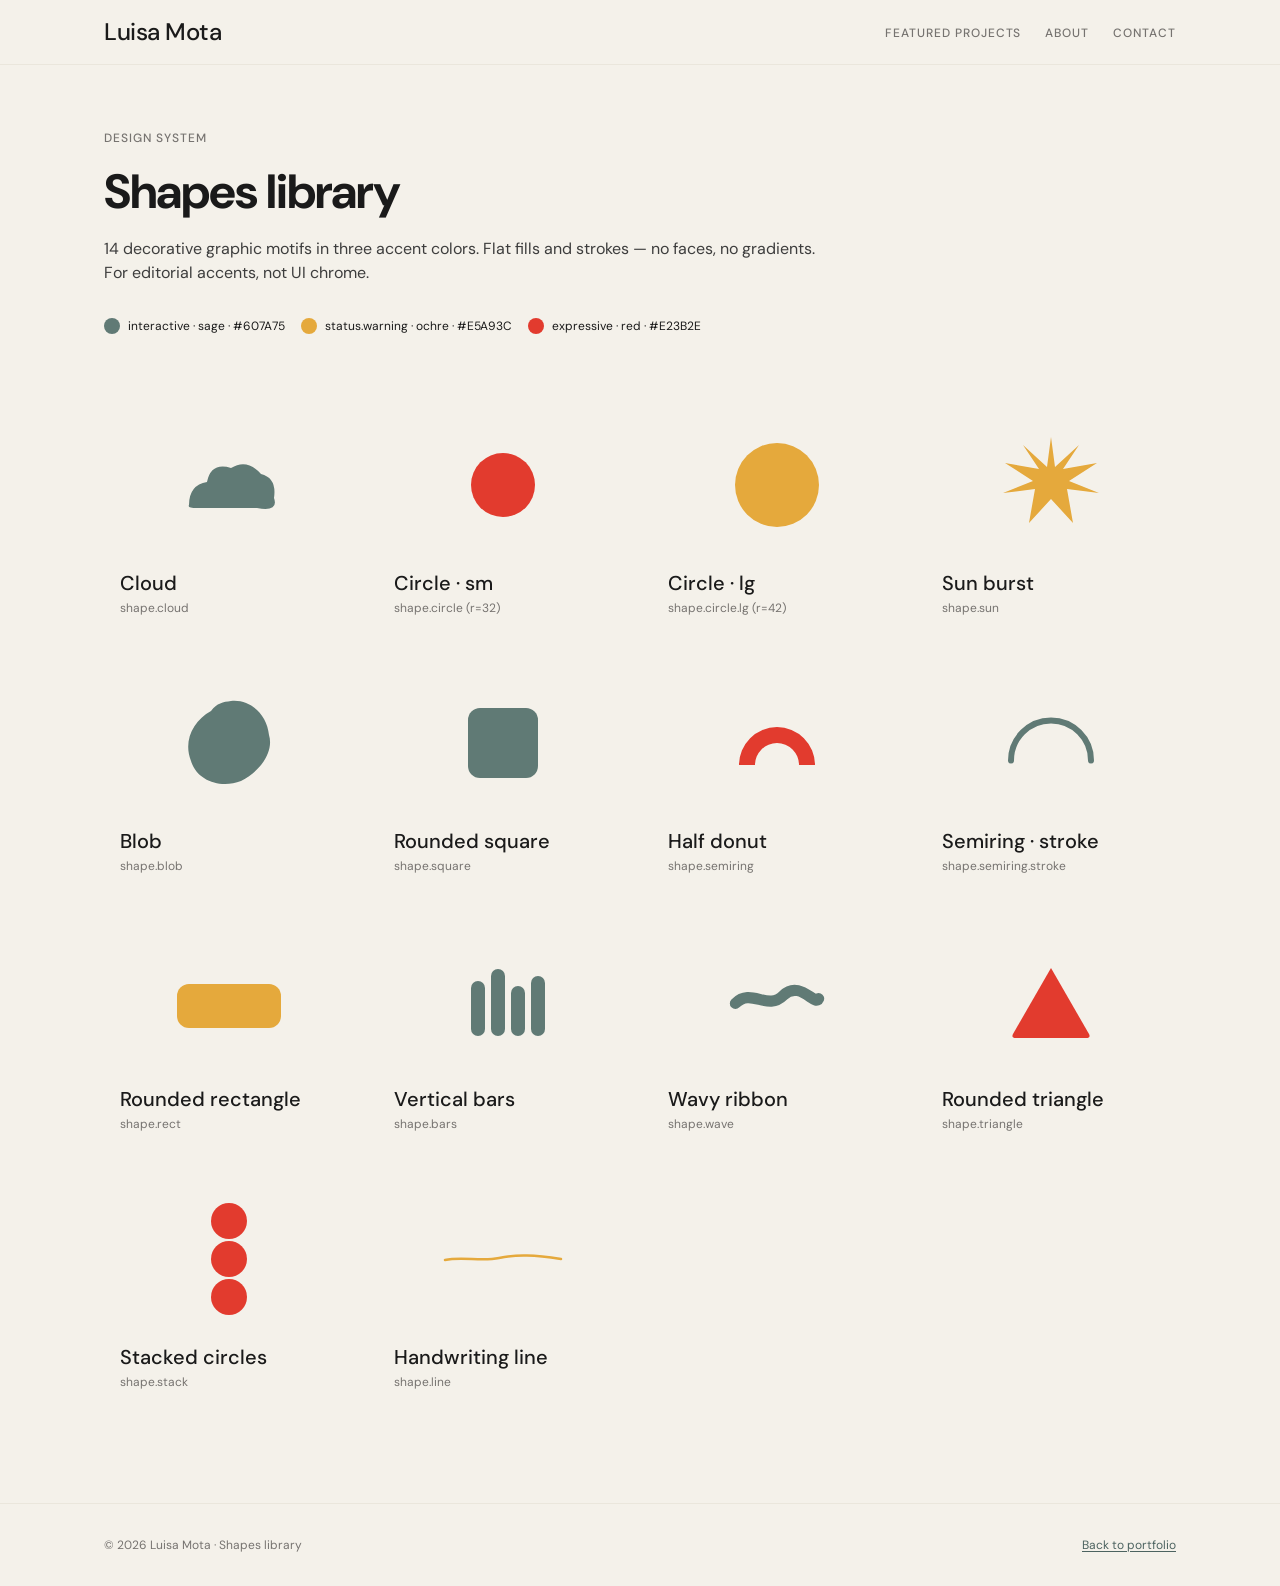
==== shapes-catalog.html @ 98f533bc "Initial portfolio site for GitHub Pages. Static HTML portfolio with Forma and Fairshare case studies" ====
<!DOCTYPE html>
<html lang="en">
<head>
  <meta charset="UTF-8">
  <meta name="viewport" content="width=device-width, initial-scale=1.0">
  <meta name="description" content="Graphic shapes library — Luisa Mota portfolio design system">
  <title>Shapes Library — Luisa Mota</title>
  <link rel="stylesheet" href="css/base.css">
  <link rel="stylesheet" href="css/shapes-catalog.css">
</head>
<body>
  <header class="site-header">
    <div class="container">
      <nav class="site-nav" aria-label="Main">
        <a href="index.html" class="site-nav__brand type-heading-md">Luisa Mota</a>
        <ul class="site-nav__list">
          <li><a href="index.html#work" class="site-nav__link type-label">Featured projects</a></li>
          <li><a href="About/about.html" class="site-nav__link type-label">About</a></li>
          <li><a href="Contact/contact.html" class="site-nav__link type-label">Contact</a></li>
        </ul>
        <button class="site-nav__menu-btn" type="button" aria-expanded="false" aria-controls="mobile-nav" aria-label="Open menu">
          <svg width="20" height="20" viewBox="0 0 20 20" fill="none" aria-hidden="true">
            <path d="M2 5h16M2 10h16M2 15h16" stroke="currentColor" stroke-width="1.5"/>
          </svg>
        </button>
        <div id="mobile-nav" class="site-nav__mobile" hidden>
          <a href="index.html#work" class="site-nav__link type-label">Featured projects</a>
          <a href="About/about.html" class="site-nav__link type-label">About</a>
          <a href="Contact/contact.html" class="site-nav__link type-label">Contact</a>
        </div>
      </nav>
    </div>
  </header>

  <main class="shapes-catalog">
    <div class="container">
      <header class="shapes-catalog__header">
        <p class="type-label text-muted">Design system</p>
        <h1 class="type-heading-xl">Shapes library</h1>
        <p class="type-body text-secondary stack-4">
          14 decorative graphic motifs in three accent colors. Flat fills and strokes — no faces, no gradients. For editorial accents, not UI chrome.
        </p>
        <div class="shapes-catalog__palette" aria-label="Accent colors">
          <div class="palette-swatch">
            <span class="palette-swatch__dot palette-swatch__dot--sage"></span>
            <span class="type-caption">interactive · sage · #607A75</span>
          </div>
          <div class="palette-swatch">
            <span class="palette-swatch__dot palette-swatch__dot--ochre"></span>
            <span class="type-caption">status.warning · ochre · #E5A93C</span>
          </div>
          <div class="palette-swatch">
            <span class="palette-swatch__dot palette-swatch__dot--red"></span>
            <span class="type-caption">expressive · red · #E23B2E</span>
          </div>
        </div>
      </header>

      <div class="shapes-catalog__grid">

        <article class="shape-card">
          <div class="shape-card__stage">
            <div class="shape-lib shape-lib--sage" aria-hidden="true">
              <svg viewBox="0 0 100 70" xmlns="http://www.w3.org/2000/svg">
                <path d="M10 55 Q10 35 28 32 Q32 12 52 18 Q68 8 82 24 Q98 28 95 48 Q100 62 78 58 L18 58 Q8 58 10 55Z"/>
              </svg>
            </div>
          </div>
          <div class="shape-card__meta">
            <h2 class="type-heading-sm">Cloud</h2>
            <p class="type-caption shape-card__token">shape.cloud</p>
          </div>
        </article>

        <article class="shape-card">
          <div class="shape-card__stage">
            <div class="shape-lib shape-lib--red" aria-hidden="true">
              <svg viewBox="0 0 100 100" xmlns="http://www.w3.org/2000/svg">
                <circle cx="50" cy="50" r="32"/>
              </svg>
            </div>
          </div>
          <div class="shape-card__meta">
            <h2 class="type-heading-sm">Circle · sm</h2>
            <p class="type-caption shape-card__token">shape.circle (r=32)</p>
          </div>
        </article>

        <article class="shape-card">
          <div class="shape-card__stage">
            <div class="shape-lib shape-lib--ochre" aria-hidden="true">
              <svg viewBox="0 0 100 100" xmlns="http://www.w3.org/2000/svg">
                <circle cx="50" cy="50" r="42"/>
              </svg>
            </div>
          </div>
          <div class="shape-card__meta">
            <h2 class="type-heading-sm">Circle · lg</h2>
            <p class="type-caption shape-card__token">shape.circle.lg (r=42)</p>
          </div>
        </article>

        <article class="shape-card">
          <div class="shape-card__stage">
            <div class="shape-lib shape-lib--ochre" aria-hidden="true">
              <svg viewBox="0 0 100 100" xmlns="http://www.w3.org/2000/svg">
                <polygon points="50,2 54,32 78,10 62,34 96,28 68,46 98,58 66,54 72,88 50,64 28,88 34,54 2,58 32,46 4,28 38,34 22,10 46,32"/>
              </svg>
            </div>
          </div>
          <div class="shape-card__meta">
            <h2 class="type-heading-sm">Sun burst</h2>
            <p class="type-caption shape-card__token">shape.sun</p>
          </div>
        </article>

        <article class="shape-card">
          <div class="shape-card__stage">
            <div class="shape-lib shape-lib--sage" aria-hidden="true">
              <svg viewBox="0 0 100 100" xmlns="http://www.w3.org/2000/svg">
                <path d="M52 8 C72 6 88 22 90 42 C95 58 82 78 62 88 C42 96 18 88 12 68 C4 48 14 28 32 18 C38 10 44 9 52 8Z"/>
              </svg>
            </div>
          </div>
          <div class="shape-card__meta">
            <h2 class="type-heading-sm">Blob</h2>
            <p class="type-caption shape-card__token">shape.blob</p>
          </div>
        </article>

        <article class="shape-card">
          <div class="shape-card__stage">
            <div class="shape-lib shape-lib--sage" aria-hidden="true">
              <svg viewBox="0 0 100 100" xmlns="http://www.w3.org/2000/svg">
                <rect x="15" y="15" width="70" height="70" rx="12" ry="12"/>
              </svg>
            </div>
          </div>
          <div class="shape-card__meta">
            <h2 class="type-heading-sm">Rounded square</h2>
            <p class="type-caption shape-card__token">shape.square</p>
          </div>
        </article>

        <article class="shape-card">
          <div class="shape-card__stage">
            <div class="shape-lib shape-lib--red" aria-hidden="true">
              <svg viewBox="0 0 100 60" xmlns="http://www.w3.org/2000/svg">
                <path d="M12 52 A38 38 0 0 1 88 52 L72 52 A22 22 0 0 0 28 52 Z"/>
              </svg>
            </div>
          </div>
          <div class="shape-card__meta">
            <h2 class="type-heading-sm">Half donut</h2>
            <p class="type-caption shape-card__token">shape.semiring</p>
          </div>
        </article>

        <article class="shape-card">
          <div class="shape-card__stage">
            <div class="shape-lib shape-lib--sage" aria-hidden="true">
              <svg viewBox="0 0 100 55" xmlns="http://www.w3.org/2000/svg">
                <path class="shape-stroke" stroke-width="6" d="M10 45 A40 40 0 0 1 90 45"/>
              </svg>
            </div>
          </div>
          <div class="shape-card__meta">
            <h2 class="type-heading-sm">Semiring · stroke</h2>
            <p class="type-caption shape-card__token">shape.semiring.stroke</p>
          </div>
        </article>

        <article class="shape-card">
          <div class="shape-card__stage">
            <div class="shape-lib shape-lib--wide shape-lib--ochre" aria-hidden="true">
              <svg viewBox="0 0 120 70" xmlns="http://www.w3.org/2000/svg">
                <rect x="8" y="18" width="104" height="44" rx="12" ry="12"/>
              </svg>
            </div>
          </div>
          <div class="shape-card__meta">
            <h2 class="type-heading-sm">Rounded rectangle</h2>
            <p class="type-caption shape-card__token">shape.rect</p>
          </div>
        </article>

        <article class="shape-card">
          <div class="shape-card__stage">
            <div class="shape-lib shape-lib--sage" aria-hidden="true">
              <svg viewBox="0 0 100 100" xmlns="http://www.w3.org/2000/svg">
                <rect x="18" y="30" width="14" height="55" rx="7"/>
                <rect x="38" y="18" width="14" height="67" rx="7"/>
                <rect x="58" y="35" width="14" height="50" rx="7"/>
                <rect x="78" y="25" width="14" height="60" rx="7"/>
              </svg>
            </div>
          </div>
          <div class="shape-card__meta">
            <h2 class="type-heading-sm">Vertical bars</h2>
            <p class="type-caption shape-card__token">shape.bars</p>
          </div>
        </article>

        <article class="shape-card">
          <div class="shape-card__stage">
            <div class="shape-lib shape-lib--line shape-lib--sage" aria-hidden="true">
              <svg viewBox="0 0 120 50" xmlns="http://www.w3.org/2000/svg">
                <path class="shape-stroke" stroke-width="14" d="M8 28 C28 8 48 38 68 18 S108 32 112 22"/>
              </svg>
            </div>
          </div>
          <div class="shape-card__meta">
            <h2 class="type-heading-sm">Wavy ribbon</h2>
            <p class="type-caption shape-card__token">shape.wave</p>
          </div>
        </article>

        <article class="shape-card">
          <div class="shape-card__stage">
            <div class="shape-lib shape-lib--red" aria-hidden="true">
              <svg viewBox="0 0 100 90" xmlns="http://www.w3.org/2000/svg">
                <path d="M50 12 L88 78 Q90 82 85 82 L15 82 Q10 82 12 78 Z"/>
              </svg>
            </div>
          </div>
          <div class="shape-card__meta">
            <h2 class="type-heading-sm">Rounded triangle</h2>
            <p class="type-caption shape-card__token">shape.triangle</p>
          </div>
        </article>

        <article class="shape-card">
          <div class="shape-card__stage">
            <div class="shape-lib shape-lib--tall shape-lib--red" aria-hidden="true">
              <svg viewBox="0 0 60 120" xmlns="http://www.w3.org/2000/svg">
                <circle cx="30" cy="22" r="18"/>
                <circle cx="30" cy="60" r="18"/>
                <circle cx="30" cy="98" r="18"/>
              </svg>
            </div>
          </div>
          <div class="shape-card__meta">
            <h2 class="type-heading-sm">Stacked circles</h2>
            <p class="type-caption shape-card__token">shape.stack</p>
          </div>
        </article>

        <article class="shape-card">
          <div class="shape-card__stage">
            <div class="shape-lib shape-lib--line shape-lib--ochre" aria-hidden="true">
              <svg viewBox="0 0 120 12" xmlns="http://www.w3.org/2000/svg">
                <path class="shape-stroke" stroke-width="2.5" d="M2 7 C20 3 38 9 56 5 S92 2 118 6"/>
              </svg>
            </div>
          </div>
          <div class="shape-card__meta">
            <h2 class="type-heading-sm">Handwriting line</h2>
            <p class="type-caption shape-card__token">shape.line</p>
          </div>
        </article>

      </div>
    </div>
  </main>

  <footer class="site-footer">
    <div class="container site-footer__inner">
      <p class="type-caption text-muted">© 2026 Luisa Mota · Shapes library</p>
      <p class="type-caption text-muted">
        <a href="index.html" class="text-link">Back to portfolio</a>
      </p>
    </div>
  </footer>

  <script>
    const menuBtn = document.querySelector('.site-nav__menu-btn');
    const mobileNav = document.getElementById('mobile-nav');
    menuBtn.addEventListener('click', () => {
      const isOpen = mobileNav.classList.toggle('is-open');
      mobileNav.hidden = !isOpen;
      menuBtn.setAttribute('aria-expanded', String(isOpen));
    });
  </script>
</body>
</html>
---- css/base.css ----
@import url('https://fonts.googleapis.com/css2?family=DM+Sans:ital,opsz,wght@0,9..40,400;0,9..40,500;0,9..40,700;1,9..40,400&family=DM+Serif+Display:ital@0;1&display=swap');

@import './tokens.css';
@import './shapes.css';

*,
*::before,
*::after {
  box-sizing: border-box;
  margin: 0;
  padding: 0;
}

html {
  scroll-behavior: smooth;
}

@media (prefers-reduced-motion: reduce) {
  html {
    scroll-behavior: auto;
  }

  *,
  *::before,
  *::after {
    animation-duration: 0.01ms !important;
    animation-iteration-count: 1 !important;
    transition-duration: 0.01ms !important;
  }
}

body {
  font-family: var(--font-sans);
  font-size: var(--size-300);
  font-weight: var(--font-weight-regular);
  line-height: var(--line-normal);
  letter-spacing: var(--track-normal);
  color: var(--text-primary);
  background-color: var(--bg-base);
  -webkit-font-smoothing: antialiased;
}

img,
svg {
  display: block;
  max-width: 100%;
}

a {
  color: inherit;
  text-decoration: none;
}

button {
  font: inherit;
  cursor: pointer;
  border: none;
  background: none;
}

ul,
ol {
  list-style: none;
}

/* Typography */

.type-display {
  font-size: clamp(2.5rem, 8vw, 6.25rem);
  font-weight: var(--font-weight-bold);
  line-height: var(--line-tight);
  letter-spacing: var(--track-tight);
}

.type-heading-xl {
  font-size: clamp(2rem, 5vw, 3rem);
  font-weight: var(--font-weight-bold);
  line-height: var(--line-snug);
  letter-spacing: var(--track-tight);
}

.type-heading-lg {
  font-size: var(--size-600);
  font-weight: var(--font-weight-medium);
  line-height: var(--line-snug);
  letter-spacing: var(--track-tight);
}

.type-heading-md {
  font-size: var(--size-500);
  font-weight: var(--font-weight-medium);
  line-height: var(--line-snug);
  letter-spacing: var(--track-tight);
}

.type-heading-sm {
  font-size: var(--size-400);
  font-weight: var(--font-weight-medium);
  line-height: var(--line-snug);
  letter-spacing: var(--track-normal);
}

.type-body {
  font-size: var(--size-300);
  font-weight: var(--font-weight-regular);
  line-height: var(--line-normal);
  letter-spacing: var(--track-normal);
}

.type-body-sm {
  font-size: var(--size-200);
  font-weight: var(--font-weight-regular);
  line-height: var(--line-normal);
  letter-spacing: var(--track-normal);
}

.type-label {
  font-size: var(--size-100);
  font-weight: var(--font-weight-medium);
  line-height: var(--line-normal);
  letter-spacing: var(--track-wide);
  text-transform: uppercase;
}

.type-caption {
  font-size: var(--size-100);
  font-weight: var(--font-weight-regular);
  line-height: var(--line-normal);
  letter-spacing: var(--track-normal);
}

.type-editorial {
  font-family: var(--font-serif);
  font-size: var(--size-600);
  font-weight: var(--font-weight-regular);
  font-style: italic;
  line-height: var(--line-snug);
  letter-spacing: var(--track-normal);
}

.text-secondary {
  color: var(--text-secondary);
}

.text-muted {
  color: var(--text-muted);
}

.text-link {
  color: var(--text-link);
  text-decoration: underline;
  text-underline-offset: 2px;
}

.text-link:hover {
  color: var(--text-primary);
}

.text-link:focus-visible {
  outline: none;
  box-shadow: var(--shadow-focus);
}

/* Layout */

.container {
  width: 100%;
  max-width: var(--layout-container);
  margin-inline: auto;
  padding-inline: var(--layout-margin);
}

.grid {
  display: grid;
  grid-template-columns: repeat(12, 1fr);
  gap: var(--layout-gutter);
}

.section {
  padding-block: var(--layout-section);
}

.section-header {
  margin-bottom: var(--space-12);
}

.section-header .type-heading-lg {
  font-weight: 600;
}

.section-header__row {
  display: flex;
  align-items: center;
  justify-content: space-between;
  gap: var(--space-6);
}

.section-header .type-label {
  margin-bottom: var(--space-4);
}

.prose {
  max-width: 66ch;
}

.stack-2 {
  margin-top: var(--space-2);
}

.stack-4 {
  margin-top: var(--space-4);
}

.prose p + p {
  margin-top: var(--space-4);
}

.section-header--compact {
  margin-bottom: var(--space-6);
}

/* Navigation */

.site-header {
  position: sticky;
  top: 0;
  z-index: var(--z-sticky);
  background-color: var(--bg-base);
  border-bottom: var(--border-hairline);
}

.site-nav {
  position: relative;
  display: flex;
  align-items: center;
  justify-content: space-between;
  height: 64px;
}

.site-nav__brand {
  color: var(--text-primary);
}

.site-nav__list {
  display: none;
  align-items: center;
  gap: var(--space-6);
}

.site-nav__link {
  position: relative;
  padding-block: var(--space-2);
  color: var(--text-muted);
  transition: color var(--motion-fast) var(--ease-standard);
}

.site-nav__link:hover {
  color: var(--text-primary);
}

.site-nav__link:focus-visible {
  outline: none;
  box-shadow: var(--shadow-focus);
}

.site-nav__link[aria-current="page"] {
  color: var(--text-primary);
}

.site-nav__link[aria-current="page"]::after {
  content: '';
  position: absolute;
  left: 0;
  right: 0;
  bottom: 0;
  height: 2px;
  background-color: var(--interactive);
}

.site-nav__menu-btn {
  display: flex;
  align-items: center;
  justify-content: center;
  width: 44px;
  height: 44px;
  border-radius: var(--radius-none);
  color: var(--text-primary);
  transition: background-color var(--motion-fast) var(--ease-standard);
}

.site-nav__menu-btn:hover {
  background-color: var(--bg-sunken);
}

.site-nav__menu-btn:focus-visible {
  outline: none;
  box-shadow: var(--shadow-focus);
}

.site-nav__mobile {
  display: none;
  position: absolute;
  top: 64px;
  left: 0;
  right: 0;
  z-index: var(--z-dropdown);
  background-color: var(--bg-raised);
  border-bottom: var(--border-hairline);
  padding: var(--space-4) var(--layout-margin);
}

.site-nav__mobile.is-open {
  display: block;
}

.site-nav__mobile .site-nav__link {
  display: block;
  padding-block: var(--space-4);
}

@media (min-width: 1024px) {
  .site-nav__list {
    display: flex;
  }

  .site-nav__menu-btn {
    display: none;
  }

  .site-nav__mobile {
    display: none !important;
  }
}

/* Buttons */

.btn {
  display: inline-flex;
  align-items: center;
  justify-content: center;
  gap: var(--space-2);
  height: 44px;
  padding-inline: var(--space-4);
  border-radius: 30px;
  font-size: var(--size-300);
  font-weight: var(--font-weight-regular);
  line-height: var(--line-normal);
  transition: all var(--motion-fast) var(--ease-standard);
}

.btn--sm {
  height: 36px;
  padding-inline: var(--space-3);
  font-size: var(--size-200);
}

.btn--lg {
  height: 52px;
  padding-inline: var(--space-6);
}

.btn--primary {
  background-color: var(--bg-inverse);
  color: var(--text-inverse);
}

.btn--primary:hover {
  background-color: var(--color-ink-soft);
}

.btn--primary:active {
  opacity: 0.96;
}

.btn--primary:focus-visible {
  outline: none;
  box-shadow: var(--shadow-focus-inverse);
}

.btn--secondary {
  background-color: transparent;
  color: var(--text-primary);
  border: var(--border-strong);
}

.btn--secondary:hover {
  background-color: var(--bg-sunken);
}

.btn--secondary:active {
  opacity: 0.96;
}

.btn--secondary:focus-visible {
  outline: none;
  box-shadow: var(--shadow-focus);
}

.btn--ghost {
  color: var(--text-primary);
}

.btn--ghost:hover {
  background-color: var(--bg-sunken);
}

.btn--ghost:focus-visible {
  outline: none;
  box-shadow: var(--shadow-focus);
}

/* Cards */

.card-grid {
  display: grid;
  grid-template-columns: 1fr;
  gap: var(--space-6);
}

@media (min-width: 768px) {
  .card-grid {
    grid-template-columns: repeat(2, 1fr);
  }
}

.card-grid--featured {
  grid-template-columns: 1fr;
}

@media (min-width: 768px) {
  .card-grid--featured {
    grid-template-columns: repeat(2, 1fr);
  }
}

.card {
  display: flex;
  flex-direction: column;
  background-color: var(--bg-raised);
  border: var(--border-hairline);
  border-radius: 25px;
  box-shadow: var(--shadow-raised);
  transition: border-color var(--motion-fast) var(--ease-standard),
    box-shadow var(--motion-fast) var(--ease-standard);
  text-decoration: none;
  color: inherit;
}

.card:hover {
  border-color: var(--border-default);
  box-shadow: 0 4px 16px rgba(26, 26, 26, 0.12);
}

.card:focus-visible {
  outline: none;
  box-shadow: var(--shadow-focus);
}

.card__media {
  aspect-ratio: 4 / 3;
  background-color: var(--bg-sunken);
  border-bottom: var(--border-hairline);
  border-radius: 25px 25px 0 0;
  overflow: hidden;
}

.card__media img {
  width: 100%;
  height: 100%;
  object-fit: cover;
}

.card__body {
  display: flex;
  flex-direction: column;
  gap: var(--space-4);
  padding: var(--space-6);
}

.card__meta {
  display: flex;
  flex-wrap: wrap;
  align-items: center;
  gap: var(--space-2);
}

/* Badges */

.badge {
  display: inline-flex;
  align-items: center;
  gap: var(--space-1);
  padding: var(--space-1) var(--space-2);
  border-radius: var(--radius-pill);
  font-size: var(--size-100);
  font-weight: var(--font-weight-medium);
  line-height: var(--line-normal);
  letter-spacing: var(--track-wide);
  text-transform: uppercase;
}

.badge--neutral {
  background-color: var(--bg-sunken);
  color: var(--text-secondary);
}

.badge--active {
  background-color: var(--bg-sunken);
  color: var(--text-primary);
}

.badge--active::before {
  content: '';
  width: 6px;
  height: 6px;
  border-radius: var(--radius-circle);
  background-color: var(--interactive);
}

.tag {
  display: inline-flex;
  align-items: center;
  padding: var(--space-1) var(--space-2);
  border: var(--border-strong);
  border-radius: var(--radius-sm);
  font-size: var(--size-100);
  font-weight: var(--font-weight-medium);
  line-height: var(--line-normal);
  letter-spacing: var(--track-wide);
  text-transform: uppercase;
  color: var(--text-primary);
}

/* Inputs */

.field {
  display: flex;
  flex-direction: column;
  gap: var(--space-2);
}

.field__label {
  color: var(--text-primary);
}

.field__input {
  height: 44px;
  padding-inline: var(--space-4);
  background-color: var(--bg-sunken);
  border: var(--border-hairline);
  border-radius: var(--radius-sm);
  color: var(--text-primary);
  font-family: var(--font-sans);
  font-size: var(--size-300);
  transition: border-color var(--motion-fast) var(--ease-standard),
    box-shadow var(--motion-fast) var(--ease-standard);
}

.field__input::placeholder {
  color: var(--text-muted);
}

.field__input:hover {
  border: var(--border-strong);
}

.field__input:focus {
  outline: none;
  border: var(--border-focus);
  box-shadow: var(--shadow-focus);
}

.field__textarea {
  min-height: calc(3 * var(--size-300) * var(--line-normal) + 2 * var(--space-3));
  height: auto;
  padding-block: var(--space-3);
  resize: vertical;
}

/* Hero */

.hero {
  padding-block: var(--space-24) var(--layout-section);
}

.hero__grid {
  align-items: center;
}

.hero__content {
  grid-column: 1 / -1;
}

.hero__shapes {
  grid-column: 1 / -1;
  position: relative;
  width: 280px;
  height: 400px;
  margin-inline: auto;
  margin-top: var(--space-12);
}

.hero__shape {
  position: absolute;
}

.hero__shape svg {
  display: block;
  width: 100%;
  height: 100%;
  overflow: visible;
}

.hero__shape--wave {
  left: -18px;
  top: 46%;
  width: 64px;
  height: 210px;
  color: var(--interactive);
  transform: translateY(-50%) rotate(90deg);
  z-index: 3;
}

.hero__shape--sun {
  left: 24px;
  top: 0;
  width: 108px;
  height: 108px;
  color: var(--status-warning);
  z-index: 2;
}

.hero__shape--semiring {
  right: -14px;
  top: -10px;
  width: 112px;
  height: 76px;
  color: var(--expressive);
  transform: rotate(-90deg);
  z-index: 1;
}

.hero__shape--circle-lg {
  left: 28px;
  top: 72px;
  width: 184px;
  height: 184px;
  color: var(--expressive);
  z-index: 0;
}

.hero__shape--stack {
  right: -10px;
  top: 92px;
  width: 62px;
  height: 124px;
  color: var(--expressive);
  z-index: 2;
}

.hero__shape--rect {
  left: -4px;
  bottom: 20px;
  width: 124px;
  height: 72px;
  color: var(--status-warning);
  transform: rotate(-38deg);
  z-index: 3;
}

.hero__title-group {
  gap: var(--space-4);
}

.hero-title__circle {
  display: inline-block;
  width: 0.68em;
  height: 0.68em;
  vertical-align: -0.06em;
  color: var(--interactive);
}

.hero-title__circle svg {
  display: block;
  width: 100%;
  height: 100%;
}

.hero-title__line {
  display: block;
}

.hero-title__name-wrap {
  display: inline-flex;
  flex-direction: column;
  align-items: stretch;
  gap: var(--space-4);
}

.hero__title-group .shape--line,
.hero__line {
  max-width: 280px;
  width: 100%;
  height: 12px;
}

.hero-title__name-wrap .hero__line {
  max-width: none;
}

.section-header--shapes {
  margin-bottom: var(--space-12);
  display: flex;
  align-items: flex-end;
  justify-content: space-between;
  gap: var(--space-6);
}

.section-header--shapes .section-header__text {
  flex: 1;
}

.section-header--shapes .section-header__shape {
  flex-shrink: 0;
  margin-bottom: var(--space-2);
}

.hero__intro {
  margin-top: var(--space-6);
  max-width: 66ch;
}

.hero__meta {
  display: flex;
  flex-wrap: wrap;
  gap: var(--space-6);
  margin-top: var(--space-8);
}

.hero__actions {
  margin-top: var(--space-8);
}

@media (min-width: 1024px) {
  .hero__content {
    grid-column: 1 / 8;
  }

  .hero__shapes {
    grid-column: 9 / 13;
    margin-top: 0;
    margin-inline: 0;
    justify-self: end;
    width: 300px;
    height: 430px;
  }

  .hero__shape--wave {
    left: -22px;
    height: 230px;
  }

  .hero__shape--sun {
    left: 20px;
    top: 0;
    width: 118px;
    height: 118px;
  }

  .hero__shape--semiring {
    right: -18px;
    top: -12px;
    width: 120px;
    height: 82px;
  }

  .hero__shape--circle-lg {
    left: 22px;
    top: 78px;
    width: 200px;
    height: 200px;
  }

  .hero__shape--stack {
    right: -14px;
    top: 98px;
    width: 66px;
    height: 132px;
  }

  .hero__shape--rect {
    left: -8px;
    bottom: 24px;
    width: 132px;
    height: 76px;
  }
}

/* About */

.about__grid {
  align-items: start;
}

.about__content {
  grid-column: 1 / -1;
}

.about__aside {
  grid-column: 1 / -1;
  margin-top: var(--space-12);
  padding: var(--space-6);
  border: var(--border-hairline);
  background-color: var(--bg-raised);
  border-radius: var(--radius-md);
}

.about__list {
  display: flex;
  flex-direction: column;
  gap: var(--space-4);
}

.about__list dt {
  color: var(--text-muted);
}

.about__list-title {
  margin-bottom: var(--space-4);
}

/* About page */

.about-hero {
  padding-block: var(--space-16) var(--space-12);
}

.about-hero__tagline {
  margin-top: var(--space-4);
  max-width: 66ch;
}

.about-hero__meta {
  display: flex;
  flex-wrap: wrap;
  gap: var(--space-6);
  margin-top: var(--space-8);
}

.about-page__body {
  max-width: 66ch;
}

.about-page__figure {
  margin-top: var(--space-6);
}

.about-capabilities {
  display: flex;
  flex-direction: column;
  gap: var(--space-8);
  margin-top: var(--space-2);
}

.about-capabilities__content:empty {
  display: none;
}

.about-page__actions {
  display: flex;
  flex-wrap: wrap;
  gap: var(--space-3);
  margin-top: var(--space-6);
}

.about-content .project-figure__media img {
  width: 100%;
  height: auto;
  object-fit: cover;
}

@media (min-width: 1024px) {
  .about__content {
    grid-column: 1 / 8;
  }

  .about__aside {
    grid-column: 9 / 13;
    margin-top: 0;
  }
}

/* Contact */

.contact__grid {
  align-items: start;
}

.contact__intro {
  grid-column: 1 / -1;
  margin-bottom: var(--space-12);
}

.contact__form {
  grid-column: 1 / -1;
  display: flex;
  flex-direction: column;
  gap: var(--space-4);
  max-width: 480px;
}

.contact__actions {
  margin-top: var(--space-2);
}

@media (min-width: 1024px) {
  .contact__intro {
    grid-column: 1 / 6;
    margin-bottom: 0;
  }

  .contact__form {
    grid-column: 7 / 13;
    max-width: none;
  }
}

/* Footer */

.site-footer {
  border-top: var(--border-hairline);
  padding-block: var(--space-8);
}

.site-footer__inner {
  display: flex;
  flex-direction: column;
  gap: var(--space-4);
}

@media (min-width: 768px) {
  .site-footer__inner {
    flex-direction: row;
    justify-content: space-between;
    align-items: center;
  }
}

/* Deliberate grid break — full-bleed divider */

.grid-break {
  width: 100vw;
  margin-left: calc(50% - 50vw);
  border-top: var(--border-hairline);
  border-bottom: var(--border-hairline);
  padding-block: var(--space-4);
  background-color: var(--bg-base);
}

.grid-break__inner {
  display: flex;
  justify-content: space-between;
  align-items: center;
}

/* Project detail */

.project-hero {
  padding-block: var(--space-16) var(--space-12);
}

.project-hero__grid {
  align-items: start;
}

.project-hero__main {
  grid-column: 1 / -1;
}

.project-hero__meta {
  padding: var(--space-6);
  background-color: var(--bg-raised);
  border: var(--border-hairline);
  border-radius: var(--radius-md);
}

.project-hero__aside-col {
  grid-column: 1 / -1;
  display: flex;
  flex-direction: column;
  gap: var(--space-8);
  margin-top: var(--space-12);
}

.project-hero__meta-list {
  display: grid;
  grid-template-columns: 1fr 1fr;
  gap: var(--space-6);
}

.project-hero__published {
  margin-top: var(--space-6);
  padding-top: var(--space-6);
  border-top: var(--border-hairline);
}

.project-hero__published .project-hero__actions {
  margin-top: var(--space-4);
}

.project-hero__summary {
  margin-top: var(--space-6);
  max-width: 66ch;
}

.project-hero__tags {
  display: flex;
  flex-wrap: wrap;
  align-items: center;
  gap: var(--space-2);
  margin-bottom: var(--space-4);
}

.project-hero__title-group {
  gap: var(--space-4);
}

.project-hero__title-group .shape--line,
.project-hero__line {
  max-width: 200px;
  width: 100%;
  height: 12px;
}

.project-hero__accent {
  display: flex;
  justify-content: flex-end;
  width: var(--shape-size-lg);
  height: calc(var(--shape-size-lg) / 2);
}

.project-section__index-shape {
  flex-shrink: 0;
  width: var(--shape-size-sm);
  height: var(--shape-size-sm);
}

.project-section__label-group {
  gap: var(--space-2);
  margin-bottom: var(--space-4);
}

.project-hero__actions {
  display: flex;
  flex-wrap: wrap;
  gap: var(--space-3);
  margin-top: var(--space-8);
}

@media (min-width: 1024px) {
  .project-hero__main {
    grid-column: 1 / 8;
  }

  .project-hero__aside-col {
    grid-column: 9 / 13;
    margin-top: 0;
  }

  .project-hero__accent {
    justify-content: flex-start;
  }
}

.project-figure {
  margin-block: var(--space-12);
}

.project-figure--bleed {
  width: 100vw;
  margin-left: calc(50% - 50vw);
  border-top: var(--border-hairline);
  border-bottom: var(--border-hairline);
}

.project-figure__media {
  background-color: var(--bg-sunken);
  overflow: hidden;
}

.project-figure--bleed .project-figure__media {
  aspect-ratio: 16 / 9;
}

.project-figure--contained .project-figure__media {
  border: var(--border-hairline);
  border-radius: var(--radius-md);
  aspect-ratio: 4 / 3;
}

.project-figure--viewport .project-figure__media {
  aspect-ratio: auto;
  line-height: 0;
}

.project-figure__media img {
  width: 100%;
  height: 100%;
  object-fit: cover;
}

.project-figure--viewport .project-figure__media img {
  height: auto;
  object-fit: contain;
}

.project-figure--moodboard .project-figure__media {
  border: var(--border-hairline);
  border-radius: var(--radius-md);
  line-height: 0;
}

.project-figure--moodboard .project-figure__media img {
  width: 100%;
  height: auto;
  object-fit: contain;
}

.project-figure__caption {
  padding-block: var(--space-4);
}

.project-figure--bleed .project-figure__caption {
  padding-inline: var(--layout-margin);
  max-width: var(--layout-container);
  margin-inline: auto;
}

.project-content {
  padding-block: var(--layout-section);
}

.project-content__grid {
  align-items: start;
}

.project-content__body {
  grid-column: 1 / -1;
}

.project-content__aside {
  grid-column: 1 / -1;
  margin-top: var(--space-12);
}

.project-section__content:empty {
  display: none;
}

.project-gallery {
  display: flex;
  flex-direction: column;
  gap: var(--space-12);
  margin-top: var(--space-6);
}

.project-gallery__item {
  display: flex;
  flex-direction: column;
  gap: var(--space-4);
}

.project-gallery__screen {
  margin: 0;
}

.project-gallery__item .project-figure {
  margin-block: 0;
}

.project-figure--moodboard {
  margin-top: 0;
}

.project-figure__media--placeholder {
  aspect-ratio: 4 / 3;
  background-color: var(--bg-sunken);
  border: var(--border-hairline);
  border-radius: var(--radius-md);
}

@media (min-width: 1024px) {
  .project-content__body {
    grid-column: 1 / 9;
  }

  .project-content__aside {
    grid-column: 9 / 13;
    margin-top: 0;
  }
}

.project-section + .project-section {
  margin-top: var(--space-16);
}

.project-section__title {
  margin-bottom: var(--space-4);
}

.project-section__subtitle {
  margin-top: var(--space-6);
  margin-bottom: var(--space-4);
}

.project-list {
  display: flex;
  flex-direction: column;
  gap: var(--space-4);
  margin-top: var(--space-4);
}

.project-list li {
  padding-left: var(--space-4);
  border-left: var(--border-strong);
}

.project-nav {
  border-top: var(--border-hairline);
  padding-block: var(--space-12);
}

.project-nav__grid {
  align-items: center;
}

.project-nav__back {
  grid-column: 1 / -1;
}

.project-nav__next {
  grid-column: 1 / -1;
  margin-top: var(--space-6);
  text-align: left;
}

@media (min-width: 768px) {
  .project-nav__back {
    grid-column: 1 / 7;
  }

  .project-nav__next {
    grid-column: 7 / 13;
    margin-top: 0;
    text-align: right;
  }
}

.project-nav__link {
  display: inline-flex;
  flex-direction: column;
  gap: var(--space-2);
  color: var(--text-primary);
  transition: color var(--motion-fast) var(--ease-standard);
}

.project-nav__link:hover {
  color: var(--text-secondary);
}

.project-nav__link:focus-visible {
  outline: none;
  box-shadow: var(--shadow-focus);
}

.project-nav__label {
  color: var(--text-muted);
}

.project-section--tight-top {
  padding-top: 0;
}
---- css/shapes-catalog.css ----
/* Shapes catalog page layout */

.shapes-catalog {
  padding-block: var(--space-16) var(--layout-section);
}

.shapes-catalog__header {
  margin-bottom: var(--space-16);
  max-width: 66ch;
}

.shapes-catalog__header .type-label {
  margin-bottom: var(--space-4);
}

.shapes-catalog__palette {
  display: flex;
  flex-wrap: wrap;
  gap: var(--space-4);
  margin-top: var(--space-8);
}

.palette-swatch {
  display: flex;
  align-items: center;
  gap: var(--space-2);
}

.palette-swatch__dot {
  width: 16px;
  height: 16px;
  border-radius: var(--radius-circle);
  flex-shrink: 0;
}

.palette-swatch__dot--sage { background-color: var(--interactive); }
.palette-swatch__dot--ochre { background-color: var(--status-warning); }
.palette-swatch__dot--red { background-color: var(--expressive); }

.shapes-catalog__grid {
  display: grid;
  grid-template-columns: repeat(auto-fill, minmax(200px, 1fr));
  gap: var(--space-6);
}

.shape-card {
  display: flex;
  flex-direction: column;
  gap: var(--space-4);
  padding: var(--space-4);
  background: transparent;
  border: none;
}

.shape-card__stage {
  display: flex;
  align-items: center;
  justify-content: center;
  min-height: 140px;
  background: transparent;
  border: none;
}

.shape-card__meta {
  display: flex;
  flex-direction: column;
  gap: var(--space-1);
}

.shape-card__token {
  color: var(--text-muted);
}

/* Library shape sizing */

.shape-lib {
  display: block;
  width: 100px;
  height: 100px;
  color: var(--interactive);
}

.shape-lib--wide {
  width: 120px;
  height: 80px;
}

.shape-lib--tall {
  width: 80px;
  height: 120px;
}

.shape-lib--line {
  width: 120px;
  height: 40px;
}

.shape-lib svg {
  width: 100%;
  height: 100%;
  display: block;
  overflow: visible;
}

.shape-lib--sage { color: var(--interactive); }
.shape-lib--ochre { color: var(--status-warning); }
.shape-lib--red { color: var(--expressive); }

.shape-lib path,
.shape-lib circle,
.shape-lib rect,
.shape-lib polygon {
  fill: currentColor;
}

.shape-lib .shape-stroke {
  fill: none;
  stroke: currentColor;
  stroke-linecap: round;
  stroke-linejoin: round;
}
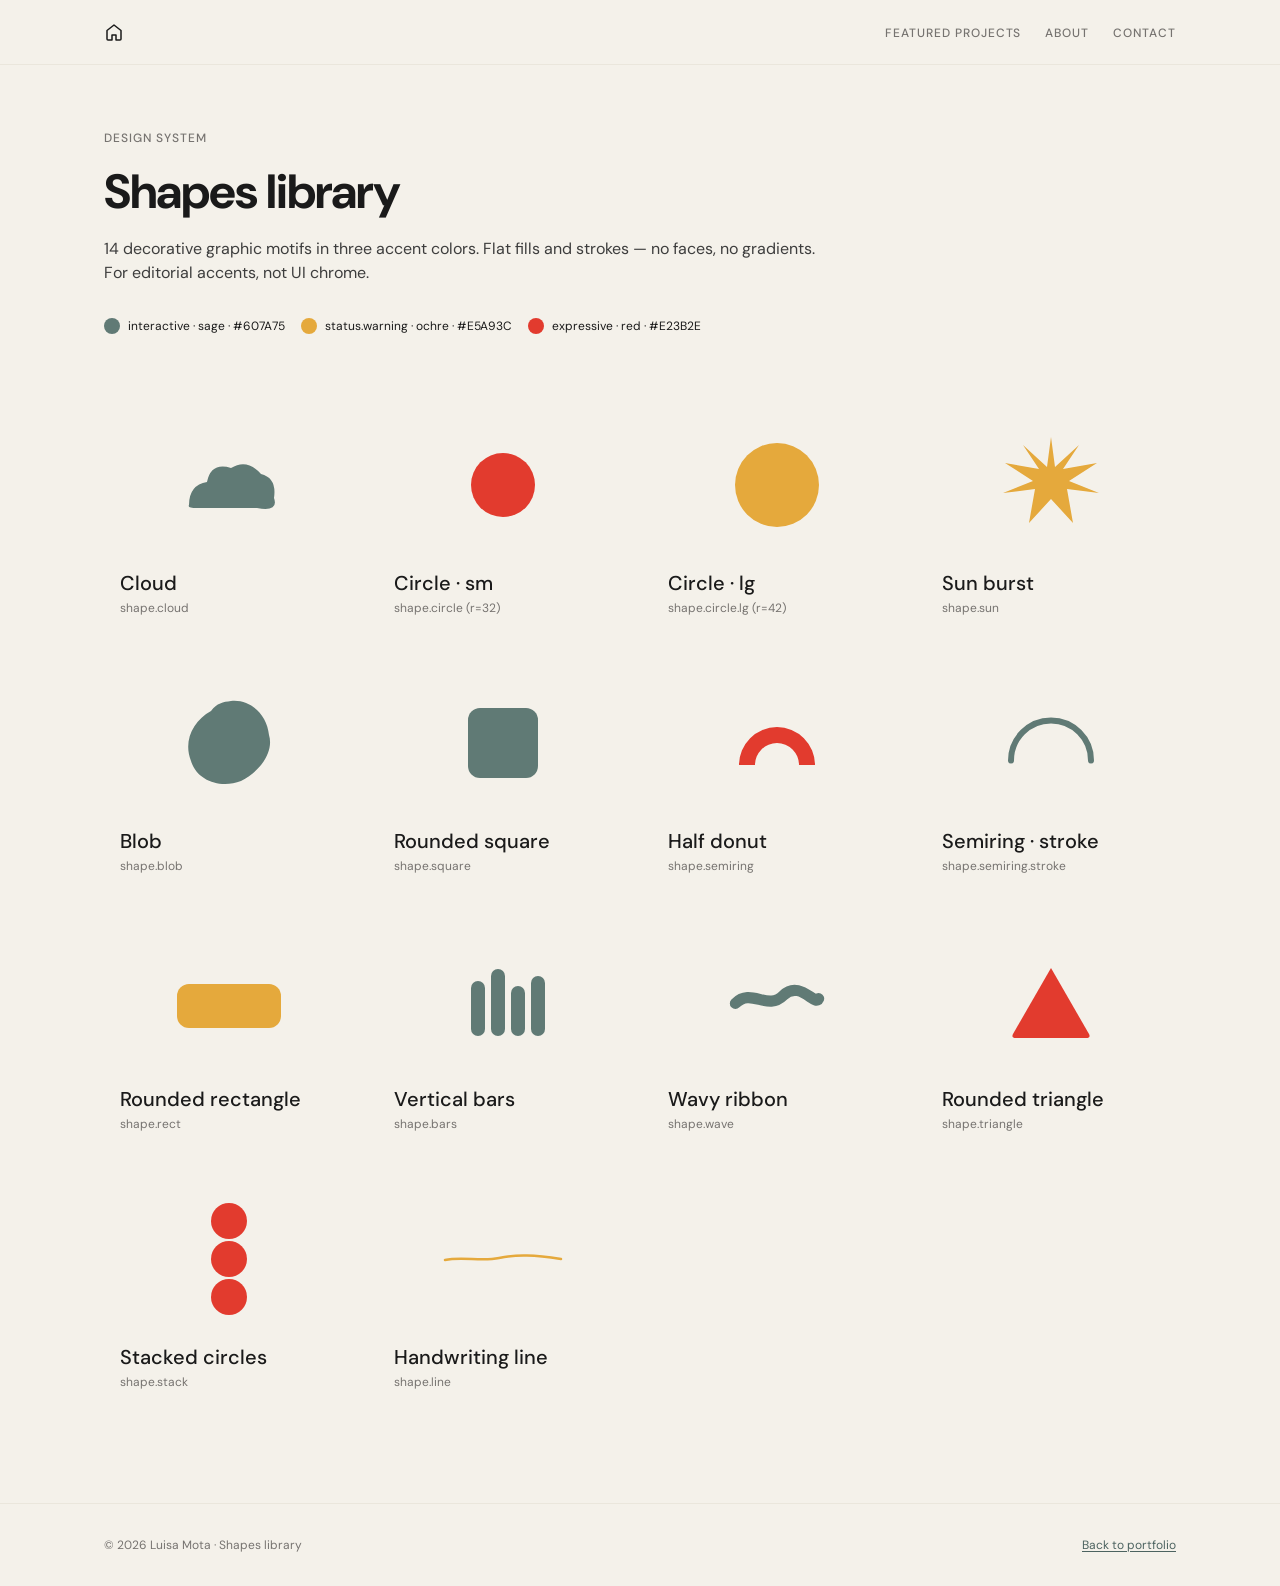
==== commit 001404f3: "Fairshare Content" ====
--- a/shapes-catalog.html
+++ b/shapes-catalog.html
@@ -12,7 +12,11 @@
   <header class="site-header">
     <div class="container">
       <nav class="site-nav" aria-label="Main">
-        <a href="index.html" class="site-nav__brand type-heading-md">Luisa Mota</a>
+        <a href="index.html" class="site-nav__brand" aria-label="Home">
+          <svg width="20" height="20" viewBox="0 0 20 20" fill="none" aria-hidden="true">
+            <path d="M3 8.5 10 3l7 5.5V17a1 1 0 0 1-1 1h-4v-5H8v5H4a1 1 0 0 1-1-1V8.5Z" stroke="currentColor" stroke-width="1.5" stroke-linejoin="round"/>
+          </svg>
+        </a>
         <ul class="site-nav__list">
           <li><a href="index.html#work" class="site-nav__link type-label">Featured projects</a></li>
           <li><a href="About/about.html" class="site-nav__link type-label">About</a></li>
--- a/css/base.css
+++ b/css/base.css
@@ -238,7 +238,21 @@
 }
 
 .site-nav__brand {
+  display: inline-flex;
+  align-items: center;
+  justify-content: center;
   color: var(--text-primary);
+  transition: color var(--motion-fast) var(--ease-standard);
+}
+
+.site-nav__brand:hover {
+  color: var(--interactive);
+}
+
+.site-nav__brand:focus-visible {
+  outline: none;
+  border-radius: var(--radius-sm);
+  box-shadow: var(--shadow-focus);
 }
 
 .site-nav__list {
@@ -484,6 +498,19 @@
   gap: var(--space-2);
 }
 
+.card__devices {
+  display: inline-flex;
+  align-items: center;
+  gap: var(--space-2);
+  margin-left: auto;
+  color: var(--text-muted);
+}
+
+.card__device-icon {
+  width: 18px;
+  height: 18px;
+}
+
 /* Badges */
 
 .badge {
@@ -835,16 +862,21 @@
   padding-block: var(--space-16) var(--space-12);
 }
 
+.about-hero__main {
+  width: 100%;
+}
+
 .about-hero__tagline {
   margin-top: var(--space-4);
-  max-width: 66ch;
-}
-
-.about-hero__meta {
-  display: flex;
-  flex-wrap: wrap;
-  gap: var(--space-6);
+  max-width: none;
+}
+
+.about-hero__meta-card {
   margin-top: var(--space-8);
+}
+
+.about-hero__meta-list {
+  grid-template-columns: repeat(4, minmax(0, 1fr));
 }
 
 .about-page__body {
@@ -1170,6 +1202,18 @@
   gap: var(--space-4);
 }
 
+.project-gallery__row {
+  display: grid;
+  grid-template-columns: 1fr;
+  gap: var(--space-6);
+}
+
+@media (min-width: 1024px) {
+  .project-gallery__row {
+    grid-template-columns: repeat(2, minmax(0, 1fr));
+  }
+}
+
 .project-gallery__screen {
   margin: 0;
 }
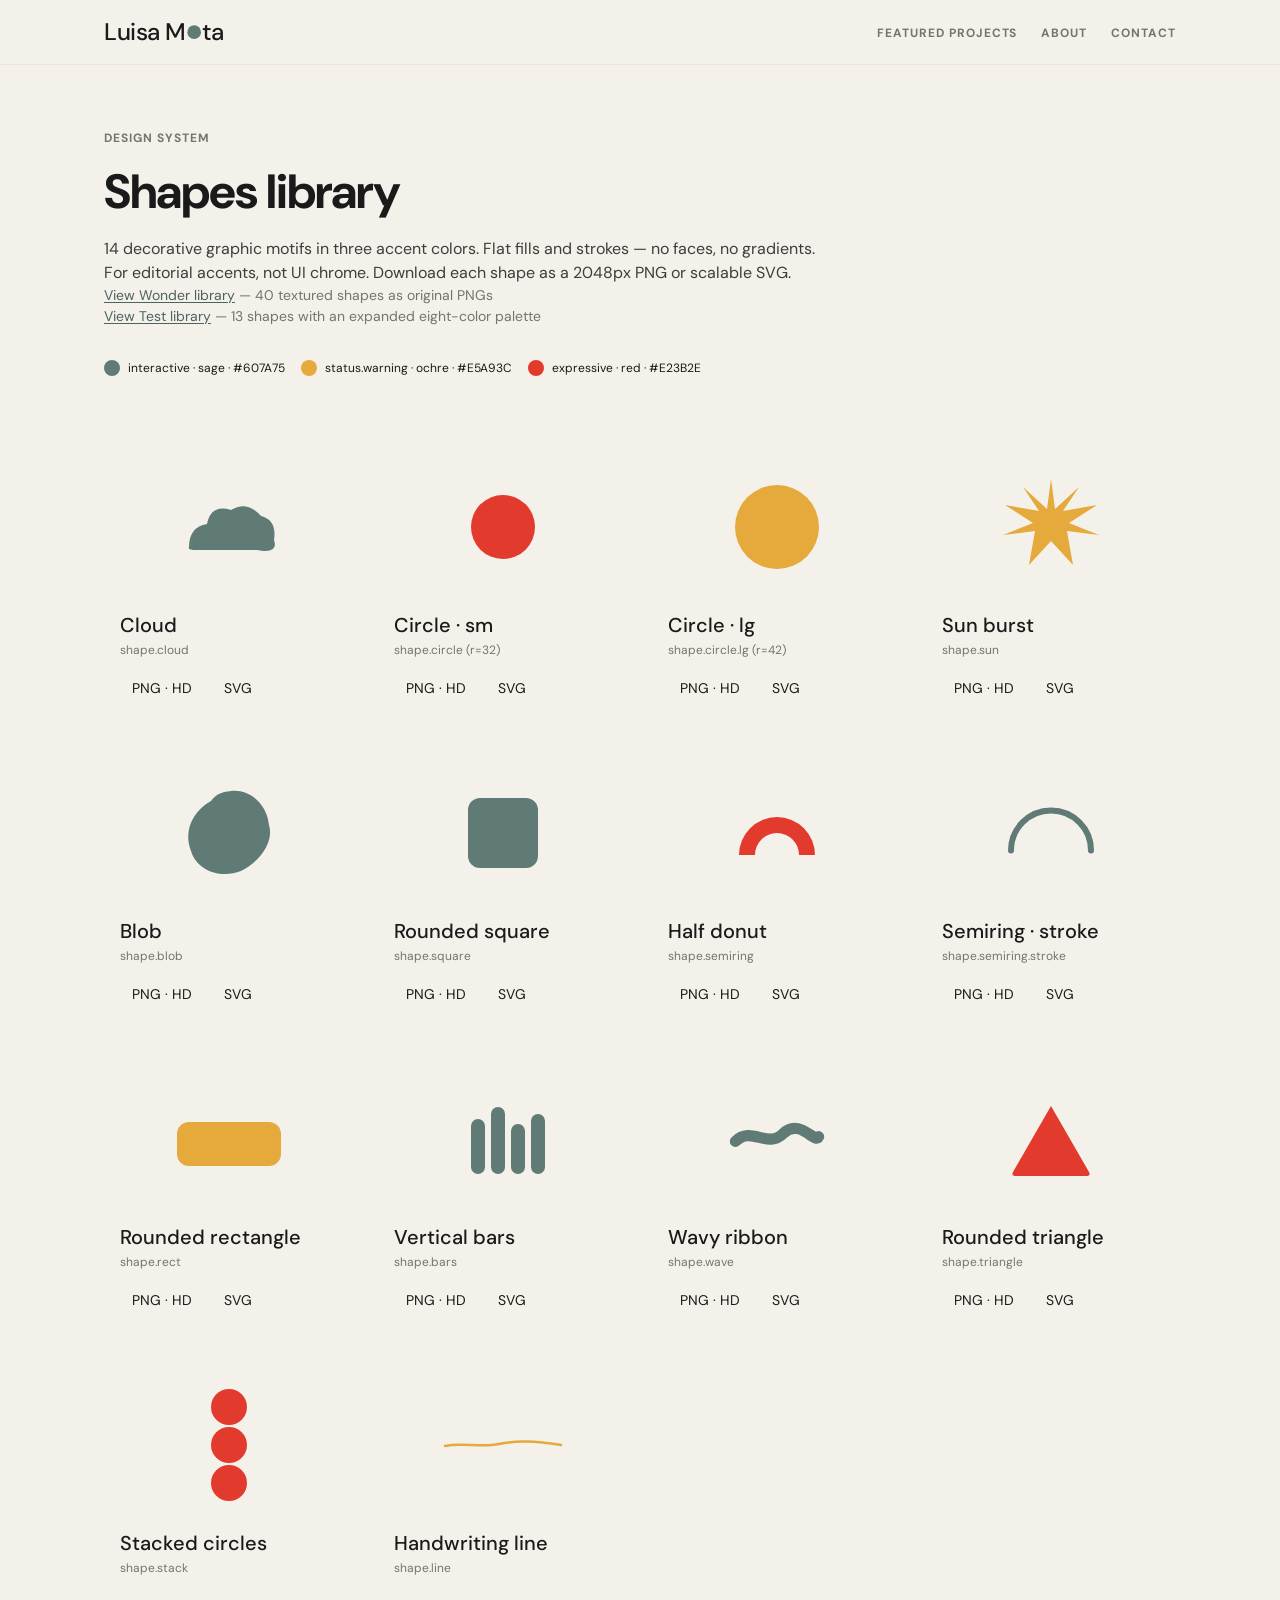
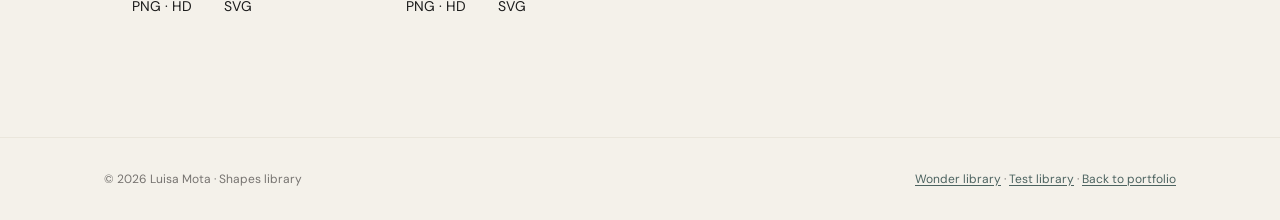
==== commit 72f95e61: "Refresh portfolio with Wonder assets, decorative shapes, and updated project pages. Add the About me" ====
--- a/shapes-catalog.html
+++ b/shapes-catalog.html
@@ -12,11 +12,7 @@
   <header class="site-header">
     <div class="container">
       <nav class="site-nav" aria-label="Main">
-        <a href="index.html" class="site-nav__brand" aria-label="Home">
-          <svg width="20" height="20" viewBox="0 0 20 20" fill="none" aria-hidden="true">
-            <path d="M3 8.5 10 3l7 5.5V17a1 1 0 0 1-1 1h-4v-5H8v5H4a1 1 0 0 1-1-1V8.5Z" stroke="currentColor" stroke-width="1.5" stroke-linejoin="round"/>
-          </svg>
-        </a>
+        <a href="index.html" class="site-nav__brand type-heading-md" aria-label="Luisa Mota — Home">Luisa M<span class="site-nav__brand-circle" aria-hidden="true"><svg viewBox="0 0 100 100" xmlns="http://www.w3.org/2000/svg"><circle fill="currentColor" cx="50" cy="50" r="42"/></svg></span>ta</a>
         <ul class="site-nav__list">
           <li><a href="index.html#work" class="site-nav__link type-label">Featured projects</a></li>
           <li><a href="About/about.html" class="site-nav__link type-label">About</a></li>
@@ -42,7 +38,14 @@
         <p class="type-label text-muted">Design system</p>
         <h1 class="type-heading-xl">Shapes library</h1>
         <p class="type-body text-secondary stack-4">
-          14 decorative graphic motifs in three accent colors. Flat fills and strokes — no faces, no gradients. For editorial accents, not UI chrome.
+          14 decorative graphic motifs in three accent colors. Flat fills and strokes — no faces, no gradients. For editorial accents, not UI chrome. Download each shape as a 2048px PNG or scalable SVG.
+        </p>
+        <p class="type-body-sm text-secondary">
+          <a href="Wonder/wonder.html" class="text-link">View Wonder library</a>
+          <span class="text-muted"> — 40 textured shapes as original PNGs</span>
+          <br>
+          <a href="Test/test.html" class="text-link">View Test library</a>
+          <span class="text-muted"> — 13 shapes with an expanded eight-color palette</span>
         </p>
         <div class="shapes-catalog__palette" aria-label="Accent colors">
           <div class="palette-swatch">
@@ -271,11 +274,16 @@
     <div class="container site-footer__inner">
       <p class="type-caption text-muted">© 2026 Luisa Mota · Shapes library</p>
       <p class="type-caption text-muted">
+        <a href="Wonder/wonder.html" class="text-link">Wonder library</a>
+        <span aria-hidden="true"> · </span>
+        <a href="Test/test.html" class="text-link">Test library</a>
+        <span aria-hidden="true"> · </span>
         <a href="index.html" class="text-link">Back to portfolio</a>
       </p>
     </div>
   </footer>
 
+  <script src="js/shapes-catalog.js"></script>
   <script>
     const menuBtn = document.querySelector('.site-nav__menu-btn');
     const mobileNav = document.getElementById('mobile-nav');
--- a/css/base.css
+++ b/css/base.css
@@ -116,7 +116,7 @@
 
 .type-label {
   font-size: var(--size-100);
-  font-weight: var(--font-weight-medium);
+  font-weight: var(--font-weight-bold);
   line-height: var(--line-normal);
   letter-spacing: var(--track-wide);
   text-transform: uppercase;
@@ -253,6 +253,20 @@
   outline: none;
   border-radius: var(--radius-sm);
   box-shadow: var(--shadow-focus);
+}
+
+.site-nav__brand-circle {
+  display: inline-block;
+  width: 0.68em;
+  height: 0.68em;
+  vertical-align: -0.06em;
+  color: var(--interactive);
+}
+
+.site-nav__brand-circle svg {
+  display: block;
+  width: 100%;
+  height: 100%;
 }
 
 .site-nav__list {
@@ -373,6 +387,10 @@
   padding-inline: var(--space-6);
 }
 
+.btn__icon {
+  flex-shrink: 0;
+}
+
 .btn--primary {
   background-color: var(--bg-inverse);
   color: var(--text-inverse);
@@ -452,7 +470,7 @@
   flex-direction: column;
   background-color: var(--bg-raised);
   border: var(--border-hairline);
-  border-radius: 25px;
+  border-radius: var(--radius-photo);
   box-shadow: var(--shadow-raised);
   transition: border-color var(--motion-fast) var(--ease-standard),
     box-shadow var(--motion-fast) var(--ease-standard);
@@ -474,7 +492,7 @@
   aspect-ratio: 4 / 3;
   background-color: var(--bg-sunken);
   border-bottom: var(--border-hairline);
-  border-radius: 25px 25px 0 0;
+  border-radius: var(--radius-photo) var(--radius-photo) 0 0;
   overflow: hidden;
 }
 
@@ -531,12 +549,12 @@
   color: var(--text-secondary);
 }
 
-.badge--active {
+.badge--live {
   background-color: var(--bg-sunken);
   color: var(--text-primary);
 }
 
-.badge--active::before {
+.badge--live::before {
   content: '';
   width: 6px;
   height: 6px;
@@ -549,7 +567,7 @@
   align-items: center;
   padding: var(--space-1) var(--space-2);
   border: var(--border-strong);
-  border-radius: var(--radius-sm);
+  border-radius: var(--radius-pill);
   font-size: var(--size-100);
   font-weight: var(--font-weight-medium);
   line-height: var(--line-normal);
@@ -618,81 +636,18 @@
   grid-column: 1 / -1;
 }
 
-.hero__shapes {
+.hero__media {
   grid-column: 1 / -1;
-  position: relative;
-  width: 280px;
-  height: 400px;
+  width: min(100%, 320px);
   margin-inline: auto;
   margin-top: var(--space-12);
 }
 
-.hero__shape {
-  position: absolute;
-}
-
-.hero__shape svg {
+.hero__image {
   display: block;
   width: 100%;
-  height: 100%;
-  overflow: visible;
-}
-
-.hero__shape--wave {
-  left: -18px;
-  top: 46%;
-  width: 64px;
-  height: 210px;
-  color: var(--interactive);
-  transform: translateY(-50%) rotate(90deg);
-  z-index: 3;
-}
-
-.hero__shape--sun {
-  left: 24px;
-  top: 0;
-  width: 108px;
-  height: 108px;
-  color: var(--status-warning);
-  z-index: 2;
-}
-
-.hero__shape--semiring {
-  right: -14px;
-  top: -10px;
-  width: 112px;
-  height: 76px;
-  color: var(--expressive);
-  transform: rotate(-90deg);
-  z-index: 1;
-}
-
-.hero__shape--circle-lg {
-  left: 28px;
-  top: 72px;
-  width: 184px;
-  height: 184px;
-  color: var(--expressive);
-  z-index: 0;
-}
-
-.hero__shape--stack {
-  right: -10px;
-  top: 92px;
-  width: 62px;
-  height: 124px;
-  color: var(--expressive);
-  z-index: 2;
-}
-
-.hero__shape--rect {
-  left: -4px;
-  bottom: 20px;
-  width: 124px;
-  height: 72px;
-  color: var(--status-warning);
-  transform: rotate(-38deg);
-  z-index: 3;
+  height: auto;
+  border-radius: var(--radius-photo);
 }
 
 .hero__title-group {
@@ -707,6 +662,14 @@
   color: var(--interactive);
 }
 
+.hero-title__circle--ochre {
+  color: var(--status-warning);
+}
+
+.hero-title__circle--red {
+  color: var(--expressive);
+}
+
 .hero-title__circle svg {
   display: block;
   width: 100%;
@@ -773,53 +736,13 @@
     grid-column: 1 / 8;
   }
 
-  .hero__shapes {
+  .hero__media {
     grid-column: 9 / 13;
+    width: 100%;
+    max-width: 360px;
     margin-top: 0;
     margin-inline: 0;
     justify-self: end;
-    width: 300px;
-    height: 430px;
-  }
-
-  .hero__shape--wave {
-    left: -22px;
-    height: 230px;
-  }
-
-  .hero__shape--sun {
-    left: 20px;
-    top: 0;
-    width: 118px;
-    height: 118px;
-  }
-
-  .hero__shape--semiring {
-    right: -18px;
-    top: -12px;
-    width: 120px;
-    height: 82px;
-  }
-
-  .hero__shape--circle-lg {
-    left: 22px;
-    top: 78px;
-    width: 200px;
-    height: 200px;
-  }
-
-  .hero__shape--stack {
-    right: -14px;
-    top: 98px;
-    width: 66px;
-    height: 132px;
-  }
-
-  .hero__shape--rect {
-    left: -8px;
-    bottom: 24px;
-    width: 132px;
-    height: 76px;
   }
 }
 
@@ -909,6 +832,7 @@
   width: 100%;
   height: auto;
   object-fit: cover;
+  border-radius: var(--radius-photo);
 }
 
 @media (min-width: 1024px) {
@@ -924,6 +848,96 @@
 
 /* Contact */
 
+.home-contact {
+  position: relative;
+  overflow: hidden;
+}
+
+.home-contact .container {
+  position: relative;
+  z-index: 1;
+}
+
+.home-contact__decor {
+  position: absolute;
+  inset: 0;
+  pointer-events: none;
+  z-index: 0;
+}
+
+.home-contact__shape {
+  position: absolute;
+  display: block;
+  width: auto;
+  height: auto;
+  object-fit: contain;
+  pointer-events: none;
+}
+
+.home-contact__shape--circle {
+  top: 0;
+  right: -0.5rem;
+  width: clamp(10rem, 16vw, 13.5rem);
+}
+
+.home-contact__shape--arc {
+  bottom: -1.5rem;
+  left: -2.5rem;
+  width: clamp(14rem, 28vw, 22rem);
+}
+
+@media (min-width: 1024px) {
+  .home-contact__shape--circle {
+    top: 0.5rem;
+    right: max(var(--layout-margin), calc((100vw - var(--layout-container)) / 2));
+    width: 13.5rem;
+  }
+
+  .home-contact__shape--arc {
+    bottom: -1rem;
+    left: calc(max(var(--layout-margin), (100vw - var(--layout-container)) / 2) - 3.5rem);
+    width: 22rem;
+  }
+}
+
+.contact-page {
+  position: relative;
+  overflow: hidden;
+}
+
+.contact-page .container {
+  position: relative;
+  z-index: 1;
+}
+
+.contact-page__decor {
+  position: absolute;
+  inset: 0;
+  pointer-events: none;
+  z-index: 0;
+}
+
+.contact-page__shape {
+  position: absolute;
+  display: block;
+  width: auto;
+  height: auto;
+  object-fit: contain;
+  pointer-events: none;
+}
+
+.contact-page__shape--loopy {
+  top: -1.5rem;
+  right: -1.25rem;
+  width: clamp(11rem, 22vw, 18rem);
+}
+
+.contact-page__shape--sun {
+  bottom: -2.5rem;
+  left: -2.75rem;
+  width: clamp(16rem, 32vw, 27.5rem);
+}
+
 .contact__grid {
   align-items: start;
 }
@@ -946,6 +960,18 @@
 }
 
 @media (min-width: 1024px) {
+  .contact-page__shape--loopy {
+    top: -2rem;
+    right: -1.5rem;
+    width: 17.5rem;
+  }
+
+  .contact-page__shape--sun {
+    bottom: -3.5rem;
+    left: -3.5rem;
+    width: 27.5rem;
+  }
+
   .contact__intro {
     grid-column: 1 / 6;
     margin-bottom: 0;
@@ -1010,10 +1036,29 @@
 }
 
 .project-hero__meta {
+  position: relative;
+  overflow: hidden;
   padding: var(--space-6);
-  background-color: var(--bg-raised);
   border: var(--border-hairline);
-  border-radius: var(--radius-md);
+  border-color: color-mix(in srgb, var(--color-ink-mute) 16%, var(--color-paper-dim));
+  border-radius: 25px;
+  background-color: #FDFCF8;
+  background-image: radial-gradient(
+    circle at center,
+    color-mix(in srgb, var(--color-ink-mute) 28%, transparent) 0.6px,
+    transparent 0.6px
+  );
+  background-size: 18px 18px;
+  box-shadow:
+    0 1px 2px rgba(26, 26, 26, 0.04),
+    0 10px 28px rgba(26, 26, 26, 0.06);
+}
+
+.project-hero__meta dt.type-label,
+.project-hero__published > .type-label {
+  font-size: var(--size-200);
+  font-weight: 800;
+  color: rgba(118, 115, 112, 1);
 }
 
 .project-hero__aside-col {
@@ -1025,12 +1070,16 @@
 }
 
 .project-hero__meta-list {
+  position: relative;
+  z-index: 1;
   display: grid;
   grid-template-columns: 1fr 1fr;
   gap: var(--space-6);
 }
 
 .project-hero__published {
+  position: relative;
+  z-index: 1;
   margin-top: var(--space-6);
   padding-top: var(--space-6);
   border-top: var(--border-hairline);
@@ -1071,6 +1120,72 @@
   height: calc(var(--shape-size-lg) / 2);
 }
 
+.project-hero--forma .project-hero__shape-wrap {
+  pointer-events: none;
+}
+
+.project-hero--forma .project-hero__shape {
+  display: block;
+  width: 100%;
+  height: auto;
+  object-fit: contain;
+}
+
+.project-hero--forma .project-hero__shape-wrap--loopy {
+  width: clamp(7.5rem, 18vw, 9.5rem);
+  margin-top: var(--space-8);
+}
+
+.project-hero--forma .project-hero__shape-wrap--loopy .project-hero__shape {
+  transform: rotate(-12deg);
+  transform-origin: 30% 70%;
+}
+
+.project-hero--forma .project-hero__aside-col {
+  position: relative;
+}
+
+.project-hero--forma .project-hero__shape-wrap--star {
+  position: absolute;
+  top: -0.5rem;
+  right: -1rem;
+  z-index: 2;
+  width: clamp(4.5rem, 12vw, 5.75rem);
+}
+
+.project-hero--forma .project-hero__shape-wrap--star .project-hero__shape {
+  transform: rotate(18deg);
+  transform-origin: center center;
+}
+
+.project-hero--fairshare .project-hero__shape-wrap {
+  pointer-events: none;
+}
+
+.project-hero--fairshare .project-hero__shape {
+  display: block;
+  width: 100%;
+  height: auto;
+  object-fit: contain;
+}
+
+.project-hero--fairshare .project-hero__shape-wrap--wave {
+  width: clamp(11rem, 28vw, 15.5rem);
+  margin-top: var(--space-8);
+}
+
+.project-hero--fairshare .project-hero__aside-col {
+  position: relative;
+}
+
+.project-hero--fairshare .project-hero__shape-wrap--circle {
+  position: absolute;
+  right: -2.25rem;
+  bottom: -2.25rem;
+  z-index: 2;
+  width: clamp(6.5rem, 16vw, 8.5rem);
+}
+
 .project-section__index-shape {
   flex-shrink: 0;
   width: var(--shape-size-sm);
@@ -1097,6 +1212,28 @@
   .project-hero__aside-col {
     grid-column: 9 / 13;
     margin-top: 0;
+  }
+
+  .project-hero--forma .project-hero__shape-wrap--loopy {
+    width: 9.5rem;
+    margin-top: var(--space-10);
+  }
+
+  .project-hero--forma .project-hero__shape-wrap--star {
+    top: -0.75rem;
+    right: -1.5rem;
+    width: 5.75rem;
+  }
+
+  .project-hero--fairshare .project-hero__shape-wrap--wave {
+    width: 15.5rem;
+    margin-top: var(--space-10);
+  }
+
+  .project-hero--fairshare .project-hero__shape-wrap--circle {
+    right: -2.5rem;
+    bottom: -2.5rem;
+    width: 8.5rem;
   }
 
   .project-hero__accent {
@@ -1126,7 +1263,7 @@
 
 .project-figure--contained .project-figure__media {
   border: var(--border-hairline);
-  border-radius: var(--radius-md);
+  border-radius: var(--radius-photo);
   aspect-ratio: 4 / 3;
 }
 
@@ -1144,11 +1281,12 @@
 .project-figure--viewport .project-figure__media img {
   height: auto;
   object-fit: contain;
+  border-radius: var(--radius-photo);
 }
 
 .project-figure--moodboard .project-figure__media {
   border: var(--border-hairline);
-  border-radius: var(--radius-md);
+  border-radius: var(--radius-photo);
   line-height: 0;
 }
 
@@ -1230,12 +1368,12 @@
   aspect-ratio: 4 / 3;
   background-color: var(--bg-sunken);
   border: var(--border-hairline);
-  border-radius: var(--radius-md);
+  border-radius: var(--radius-photo);
 }
 
 @media (min-width: 1024px) {
   .project-content__body {
-    grid-column: 1 / 9;
+    grid-column: 1 / -1;
   }
 
   .project-content__aside {
--- a/css/shapes-catalog.css
+++ b/css/shapes-catalog.css
@@ -71,6 +71,17 @@
   color: var(--text-muted);
 }
 
+.shape-card__actions {
+  display: flex;
+  flex-wrap: wrap;
+  gap: var(--space-2);
+  margin-top: var(--space-2);
+}
+
+.shape-card__download {
+  padding-inline: var(--space-3);
+}
+
 /* Library shape sizing */
 
 .shape-lib {
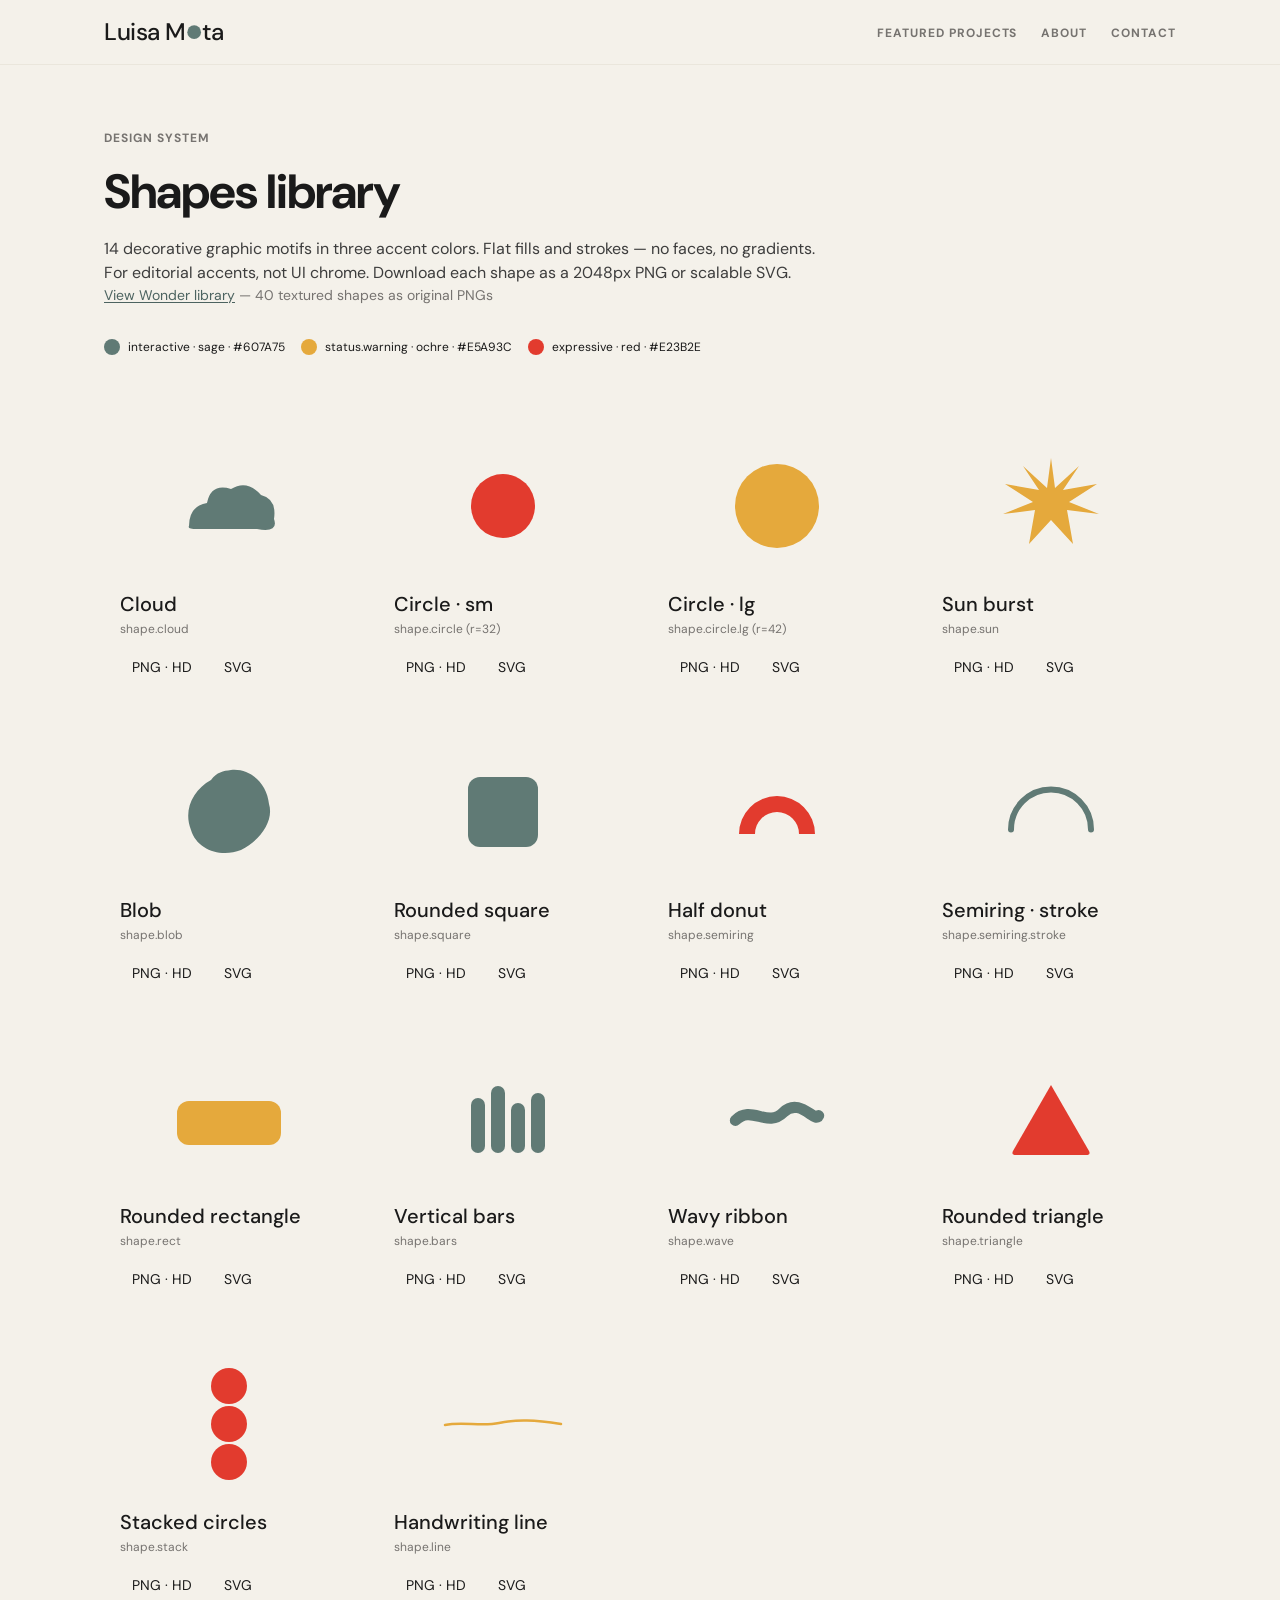
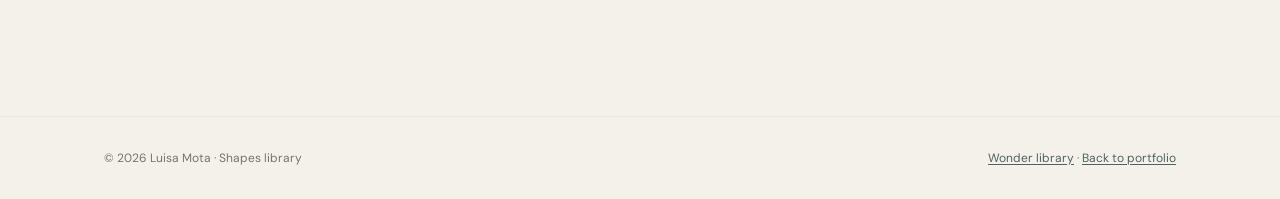
==== commit 2fe2e498: "Add section navigation and refine About layout with path and shapes. Introduce sticky on-page menus " ====
--- a/shapes-catalog.html
+++ b/shapes-catalog.html
@@ -43,9 +43,6 @@
         <p class="type-body-sm text-secondary">
           <a href="Wonder/wonder.html" class="text-link">View Wonder library</a>
           <span class="text-muted"> — 40 textured shapes as original PNGs</span>
-          <br>
-          <a href="Test/test.html" class="text-link">View Test library</a>
-          <span class="text-muted"> — 13 shapes with an expanded eight-color palette</span>
         </p>
         <div class="shapes-catalog__palette" aria-label="Accent colors">
           <div class="palette-swatch">
@@ -275,8 +272,6 @@
       <p class="type-caption text-muted">© 2026 Luisa Mota · Shapes library</p>
       <p class="type-caption text-muted">
         <a href="Wonder/wonder.html" class="text-link">Wonder library</a>
-        <span aria-hidden="true"> · </span>
-        <a href="Test/test.html" class="text-link">Test library</a>
         <span aria-hidden="true"> · </span>
         <a href="index.html" class="text-link">Back to portfolio</a>
       </p>
--- a/css/base.css
+++ b/css/base.css
@@ -213,6 +213,21 @@
 
 .prose p + p {
   margin-top: var(--space-4);
+}
+
+.prose ul {
+  list-style: disc;
+  padding-left: 1.25em;
+  margin-top: var(--space-3);
+  display: flex;
+  flex-direction: column;
+  gap: var(--space-2);
+}
+
+.prose ul ul {
+  list-style: disc;
+  margin-top: var(--space-2);
+  margin-bottom: var(--space-1);
 }
 
 .section-header--compact {
@@ -638,7 +653,8 @@
 
 .hero__media {
   grid-column: 1 / -1;
-  width: min(100%, 320px);
+  width: 100%;
+  max-width: min(100%, 28rem);
   margin-inline: auto;
   margin-top: var(--space-12);
 }
@@ -733,16 +749,35 @@
 
 @media (min-width: 1024px) {
   .hero__content {
-    grid-column: 1 / 8;
+    grid-column: 1 / 7;
   }
 
   .hero__media {
-    grid-column: 9 / 13;
+    grid-column: 7 / 13;
     width: 100%;
-    max-width: 360px;
+    max-width: none;
     margin-top: 0;
     margin-inline: 0;
-    justify-self: end;
+    justify-self: stretch;
+  }
+
+  .hero .hero__grid {
+    align-items: stretch;
+  }
+
+  .hero .hero__media {
+    display: flex;
+    align-items: stretch;
+    justify-content: stretch;
+    min-height: 100%;
+  }
+
+  .hero .hero__image {
+    width: 100%;
+    height: 100%;
+    max-width: none;
+    object-fit: contain;
+    object-position: center center;
   }
 }
 
@@ -785,8 +820,25 @@
   padding-block: var(--space-16) var(--space-12);
 }
 
+.about-hero__grid {
+  align-items: center;
+}
+
 .about-hero__main {
   width: 100%;
+  max-width: none;
+  margin-bottom: 0;
+}
+
+.about-hero .hero__media {
+  width: min(100%, 600px);
+}
+
+.about-hero .hero__image {
+  width: 100%;
+  aspect-ratio: 1 / 1;
+  height: auto;
+  object-fit: cover;
 }
 
 .about-hero__tagline {
@@ -803,7 +855,226 @@
 }
 
 .about-page__body {
-  max-width: 66ch;
+  position: relative;
+  max-width: none;
+  isolation: isolate;
+  min-width: 0;
+  flex: 1 1 auto;
+}
+
+@media (min-width: 1024px) {
+  .about-content__layout.container {
+    display: flex;
+    flex-direction: row;
+    align-items: flex-start;
+    gap: clamp(1.5rem, 3vw, 2.75rem);
+  }
+
+  .about-content__layout .project-toc {
+    display: block;
+    flex: 0 0 10.5rem;
+    width: 10.5rem;
+    max-width: 10.5rem;
+    position: sticky;
+    top: 6rem;
+    align-self: flex-start;
+    max-height: calc(100vh - 8rem);
+    overflow-y: auto;
+    z-index: 2;
+  }
+}
+
+.about-route {
+  position: absolute;
+  inset: 0;
+  width: 100%;
+  height: 100%;
+  pointer-events: none;
+  z-index: 0;
+  overflow: visible;
+}
+
+.about-route__stroke {
+  fill: none;
+  stroke: #6FAEA7;
+  stroke-width: 2px;
+  stroke-linecap: round;
+  stroke-linejoin: round;
+  vector-effect: non-scaling-stroke;
+}
+
+.about-section {
+  position: relative;
+  z-index: 1;
+  display: flex;
+  align-items: center;
+  justify-content: space-between;
+  gap: var(--space-8);
+  padding-bottom: 50px;
+  scroll-margin-top: 6rem;
+}
+
+.about-page__body .about-section + .about-section {
+  margin-top: 0;
+  padding-top: 50px;
+}
+
+.about-section:nth-of-type(odd) {
+  flex-direction: row-reverse;
+  gap: 30px;
+}
+
+.about-section:nth-of-type(even) {
+  gap: 20px;
+}
+
+.about-section__main {
+  flex: 1;
+  min-width: 0;
+  padding-inline: clamp(2rem, 7vw, 5.5rem);
+}
+
+.about-section:nth-of-type(odd) .about-section__main {
+  padding-left: 0;
+}
+
+.about-section:nth-of-type(even) .about-section__main {
+  padding-right: 0;
+}
+
+.about-section__shape {
+  flex-shrink: 0;
+  align-self: flex-end;
+  width: clamp(5.5rem, 14vw, 10rem);
+  margin-bottom: -45px;
+}
+
+.about-section:nth-of-type(4) .about-section__shape {
+  width: calc(clamp(5.5rem, 14vw, 10rem) * 1.6);
+}
+
+.about-section:nth-of-type(2) .about-section__shape {
+  width: calc(clamp(5.5rem, 14vw, 10rem) * 1.69);
+}
+
+.about-section:nth-of-type(3) .about-section__shape {
+  width: calc(clamp(5.5rem, 14vw, 10rem) * 1.3);
+}
+
+.about-section:nth-of-type(7) .about-section__shape {
+  width: calc(clamp(5.5rem, 14vw, 10rem) * 0.8);
+}
+
+.about-section__shape img {
+  display: block;
+  width: 100%;
+  height: auto;
+}
+
+.about-section.about-section--contact {
+  flex-direction: row;
+  align-items: flex-start;
+  gap: 30px;
+  padding-bottom: 0;
+}
+
+.about-section.about-section--contact .about-section__body {
+  display: flex;
+  align-items: flex-end;
+  gap: 30px;
+  flex: 1;
+  min-width: 0;
+  padding-bottom: 50px;
+}
+
+.about-section.about-section--contact .about-section__main {
+  flex: 0 1 auto;
+  padding-left: 0;
+  padding-right: 0;
+}
+
+.about-section.about-section--contact .about-section__shape {
+  order: 0;
+  align-self: flex-end;
+  margin-bottom: -45px;
+}
+
+.about-section__rays {
+  flex-shrink: 0;
+  margin-left: auto;
+  pointer-events: none;
+}
+
+.about-section__rays img {
+  display: block;
+  width: clamp(11.2rem, 22.4vw, 19.25rem);
+  height: auto;
+}
+
+@media (max-width: 700px) {
+  .about-section {
+    gap: var(--space-4);
+  }
+
+  .about-section:nth-of-type(odd) {
+    gap: var(--space-4);
+  }
+
+  .about-section:nth-of-type(even) {
+    gap: var(--space-4);
+  }
+
+  .about-section__main {
+    padding-inline: 0;
+  }
+
+  .about-section__shape {
+    width: 4.5rem;
+    align-self: flex-end;
+    margin-bottom: -45px;
+  }
+
+  .about-section:nth-of-type(4) .about-section__shape {
+    width: calc(4.5rem * 1.6);
+  }
+
+  .about-section:nth-of-type(2) .about-section__shape {
+    width: calc(4.5rem * 1.69);
+  }
+
+  .about-section:nth-of-type(3) .about-section__shape {
+    width: calc(4.5rem * 1.3);
+  }
+
+  .about-section:nth-of-type(7) .about-section__shape {
+    width: calc(4.5rem * 0.8);
+  }
+
+  .about-section.about-section--contact {
+    flex-wrap: wrap;
+  }
+
+  .about-section__rays {
+    width: 100%;
+    margin-left: 0;
+    display: flex;
+    justify-content: flex-end;
+  }
+
+  .about-section__rays img {
+    width: min(100%, 11.2rem);
+  }
+
+  .about-route {
+    display: none;
+  }
+}
+
+.about-content .type-heading-sm {
+  font-size: var(--size-400);
+  font-weight: var(--font-weight-medium);
+  line-height: var(--line-snug);
+  letter-spacing: var(--track-normal);
 }
 
 .about-page__figure {
@@ -813,8 +1084,12 @@
 .about-capabilities {
   display: flex;
   flex-direction: column;
-  gap: var(--space-8);
+  gap: var(--space-4);
   margin-top: var(--space-2);
+}
+
+.about-capabilities .project-section__subtitle {
+  margin-top: 0;
 }
 
 .about-capabilities__content:empty {
@@ -1132,7 +1407,7 @@
 }
 
 .project-hero--forma .project-hero__shape-wrap--loopy {
-  width: clamp(7.5rem, 18vw, 9.5rem);
+  width: clamp(17.2rem, 41vw, 21.825rem);
   margin-top: var(--space-8);
 }
 
@@ -1147,10 +1422,11 @@
 
 .project-hero--forma .project-hero__shape-wrap--star {
   position: absolute;
-  top: -0.5rem;
-  right: -1rem;
+  top: auto;
+  bottom: -2.25rem;
+  right: -2.25rem;
   z-index: 2;
-  width: clamp(4.5rem, 12vw, 5.75rem);
+  width: clamp(10.35rem, 28vw, 13.275rem);
 }
 
 .project-hero--forma .project-hero__shape-wrap--star .project-hero__shape {
@@ -1170,8 +1446,17 @@
 }
 
 .project-hero--fairshare .project-hero__shape-wrap--wave {
-  width: clamp(11rem, 28vw, 15.5rem);
-  margin-top: var(--space-8);
+  width: clamp(26.2rem, 66vw, 36.9rem);
+  aspect-ratio: 5 / 1;
+  margin-top: var(--space-2);
+  overflow: hidden;
+}
+
+.project-hero--fairshare .project-hero__shape-wrap--wave .project-hero__shape {
+  width: 100%;
+  height: 100%;
+  object-fit: cover;
+  object-position: center;
 }
 
 .project-hero--fairshare .project-hero__aside-col {
@@ -1215,19 +1500,20 @@
   }
 
   .project-hero--forma .project-hero__shape-wrap--loopy {
-    width: 9.5rem;
+    width: 21.825rem;
     margin-top: var(--space-10);
   }
 
   .project-hero--forma .project-hero__shape-wrap--star {
-    top: -0.75rem;
-    right: -1.5rem;
-    width: 5.75rem;
+    top: auto;
+    bottom: -3.4rem;
+    right: -3.4rem;
+    width: 13.275rem;
   }
 
   .project-hero--fairshare .project-hero__shape-wrap--wave {
-    width: 15.5rem;
-    margin-top: var(--space-10);
+    width: 36.9rem;
+    margin-top: var(--space-2);
   }
 
   .project-hero--fairshare .project-hero__shape-wrap--circle {
@@ -1238,6 +1524,63 @@
 
   .project-hero__accent {
     justify-content: flex-start;
+  }
+}
+
+.process-steps {
+  display: grid;
+  grid-template-columns: 1fr;
+  gap: var(--space-8);
+  margin-top: var(--space-8);
+  margin-inline: auto;
+  list-style: none;
+  padding: 0;
+  justify-items: center;
+}
+
+.process-steps__item {
+  display: flex;
+  flex-direction: column;
+  align-items: center;
+  gap: var(--space-4);
+  text-align: center;
+}
+
+.process-steps__mark {
+  position: relative;
+  width: clamp(8.25rem, 27vw, 11.25rem);
+  aspect-ratio: 1;
+}
+
+.process-steps__shape {
+  display: block;
+  width: 100%;
+  height: 100%;
+  object-fit: contain;
+}
+
+.process-steps__icon {
+  position: absolute;
+  inset: 28%;
+  width: 44%;
+  height: 44%;
+  margin: auto;
+  object-fit: contain;
+}
+
+.process-steps__label {
+  font-size: var(--size-400);
+  font-weight: var(--font-weight-medium);
+  line-height: var(--line-snug);
+  color: var(--text-primary);
+}
+
+@media (min-width: 768px) {
+  .process-steps {
+    grid-template-columns: repeat(3, 1fr);
+    gap: var(--space-8);
+    width: 100%;
+    max-width: 48rem;
   }
 }
 
@@ -1272,6 +1615,24 @@
   line-height: 0;
 }
 
+.project-figure--embed .project-figure__media--embed {
+  position: relative;
+  aspect-ratio: auto;
+  min-height: min(72vh, 52rem);
+  height: min(72vh, 52rem);
+  border: var(--border-hairline);
+  border-radius: var(--radius-photo);
+  background-color: var(--bg-sunken);
+  overflow: hidden;
+}
+
+.project-figure__embed {
+  display: block;
+  width: 100%;
+  height: 100%;
+  border: 0;
+}
+
 .project-figure__media img {
   width: 100%;
   height: 100%;
@@ -1310,12 +1671,87 @@
   padding-block: var(--layout-section);
 }
 
+.project-content__layout {
+  position: relative;
+}
+
+.project-toc {
+  display: none;
+}
+
+.project-toc__title {
+  margin-bottom: var(--space-3);
+}
+
+.project-toc__list {
+  display: flex;
+  flex-direction: column;
+  gap: var(--space-2);
+  margin: 0;
+  padding: 0;
+  list-style: none;
+  border-left: var(--border-hairline);
+}
+
+.project-toc__link {
+  display: block;
+  padding-block: var(--space-1);
+  padding-left: var(--space-4);
+  margin-left: -1px;
+  color: var(--text-muted);
+  text-decoration: none;
+  border-left: 2px solid transparent;
+  transition: color 160ms ease, border-color 160ms ease;
+}
+
+.project-toc__link:hover {
+  color: var(--text-primary);
+}
+
+.project-toc__link.is-active {
+  color: var(--text-primary);
+  border-left-color: var(--interactive);
+  font-weight: var(--font-weight-medium);
+}
+
+.project-section {
+  scroll-margin-top: 6rem;
+}
+
+@media (min-width: 1024px) {
+  .project-content__layout.container {
+    display: flex;
+    flex-direction: row;
+    align-items: flex-start;
+    gap: clamp(1.5rem, 3vw, 2.75rem);
+  }
+
+  .project-toc {
+    display: block;
+    flex: 0 0 10.5rem;
+    width: 10.5rem;
+    max-width: 10.5rem;
+    position: sticky;
+    top: 6rem;
+    align-self: flex-start;
+    max-height: calc(100vh - 8rem);
+    overflow-y: auto;
+    z-index: 1;
+  }
+
+  .project-content__body {
+    flex: 1 1 auto;
+    min-width: 0;
+  }
+}
+
 .project-content__grid {
   align-items: start;
 }
 
-.project-content__body {
-  grid-column: 1 / -1;
+.project-content .prose,
+.project-section__content {
+  max-width: none;
 }
 
 .project-content__aside {
@@ -1354,6 +1790,10 @@
 
 .project-gallery__screen {
   margin: 0;
+  font-size: var(--size-400);
+  font-weight: var(--font-weight-medium);
+  line-height: var(--line-snug);
+  letter-spacing: var(--track-normal);
 }
 
 .project-gallery__item .project-figure {
@@ -1388,11 +1828,19 @@
 
 .project-section__title {
   margin-bottom: var(--space-4);
+  font-size: var(--size-500);
+  font-weight: var(--font-weight-medium);
+  line-height: var(--line-snug);
+  letter-spacing: var(--track-tight);
 }
 
 .project-section__subtitle {
   margin-top: var(--space-6);
   margin-bottom: var(--space-4);
+  font-size: var(--size-400);
+  font-weight: var(--font-weight-medium);
+  line-height: var(--line-snug);
+  letter-spacing: var(--track-normal);
 }
 
 .project-list {
@@ -1459,6 +1907,35 @@
   color: var(--text-muted);
 }
 
+.project-closer {
+  padding-block: var(--space-12) var(--space-8);
+  overflow: hidden;
+}
+
+.project-closer__inner {
+  display: flex;
+  justify-content: center;
+}
+
+.project-closer__shape {
+  display: block;
+  width: clamp(8rem, 22vw, 14rem);
+  height: auto;
+  object-fit: contain;
+}
+
+.project-closer__shape--forma {
+  width: clamp(10rem, 26vw, 16rem);
+  margin-right: auto;
+  transform: rotate(-8deg);
+}
+
+.project-closer__shape--fairshare {
+  width: clamp(7rem, 18vw, 12rem);
+  margin-left: auto;
+  transform: rotate(12deg);
+}
+
 .project-section--tight-top {
   padding-top: 0;
 }
